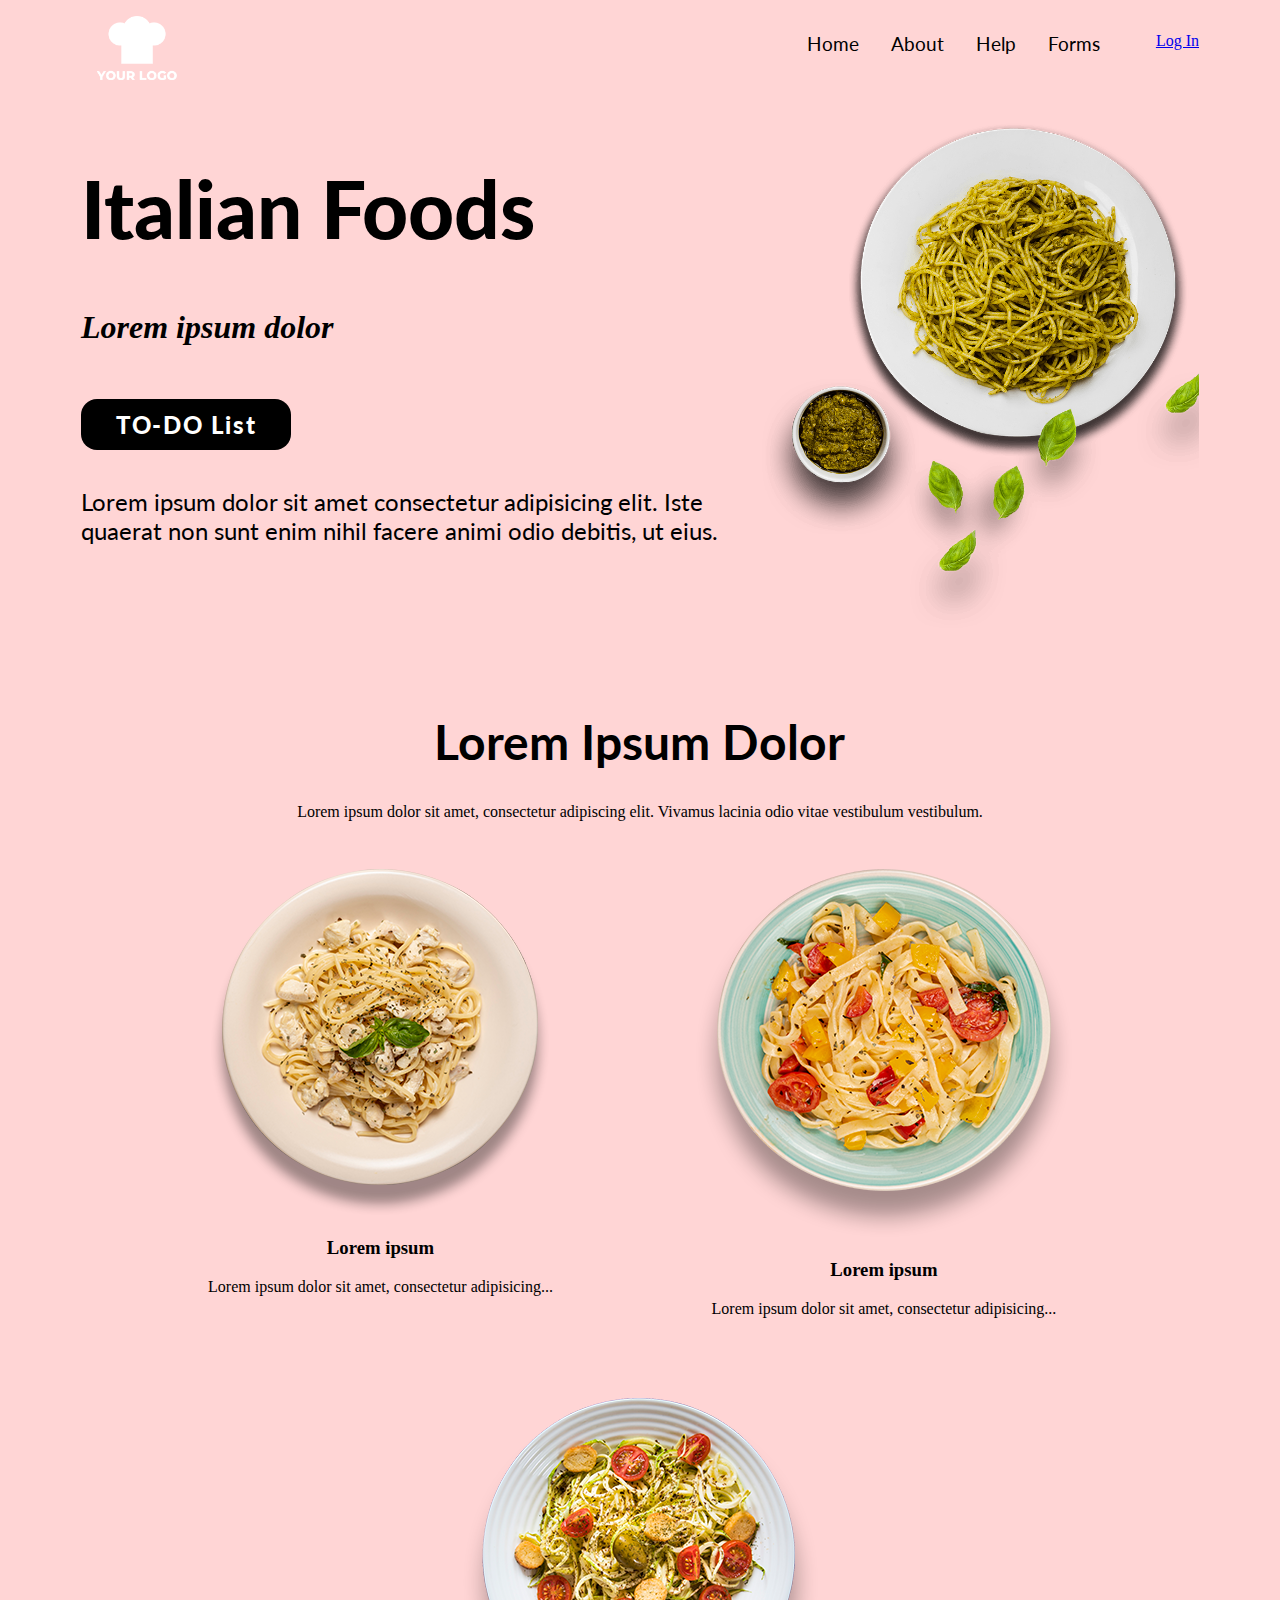
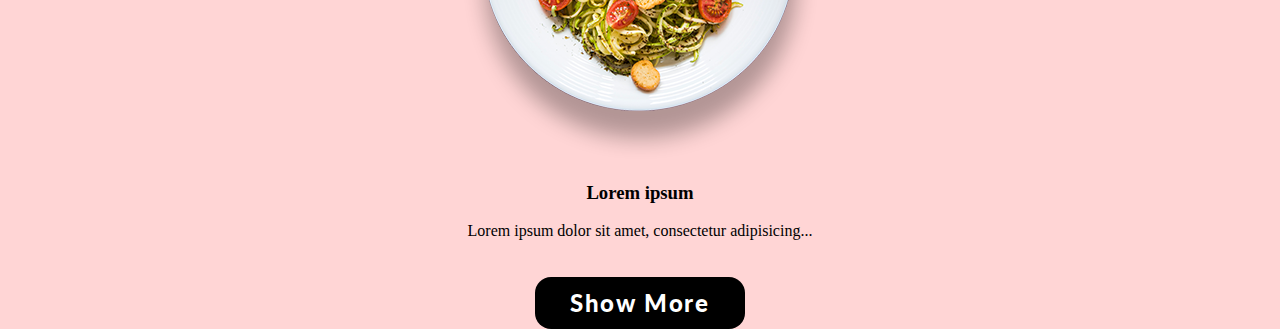
==== index.html @ 6e580bee "Update index.html" ====
<!DOCTYPE html>
<html lang="en">
  <head>
    <meta charset="UTF-8" />
    <meta http-equiv="X-UA-Compatible" content="IE=edge" />
    <meta name="viewport" content="width=device-width, initial-scale=1.0" />
    <title>Design</title>
    <link
      href="https://fonts.googleapis.com/css2?family=Lato:ital,wght@1,300;1,900&display=swap"
      rel="stylesheet"
    /> <link
    href="https://cdn.jsdelivr.net/npm/bootstrap@5.2.2/dist/css/bootstrap.min.css"
    rel="stylesheet"
    integrity="sha384-Zenh87qX5JnK2Jl0vWa8Ck2rdkQ2Bzep5IDxbcnCeuOxjzrPF/et3URy9Bv1WTRi"
    crossorigin="anonymous"
  />
    <link rel="stylesheet" href="index.css" />
  </head>
  <body>
    <header>
      <div class="max_width">
        <div class="navbar">
        <nav class="navbar_align">
          <ul>
            <li><a href="">Home</a></li>
            <li><a href="#">About</a></li>
            <li><a href="#">Help</a></li>
            <li><a href="#">Forms</a></li>
          </ul>
        
        </nav>
        <div class="login">
          <ul>
            <li><a class="btn btn-outline-info" href="Pages/login.html" role="button">Log In</a></li>
          </ul>
         </div>
        </div>
        <div class="logo_align">
          <img src="Assests/HeaderPhoto/logo.png" alt="Here Is Logo" />
        </div>

        <div class="hero_section">
          <div class="hero_text">
            <h1>Italian Foods</h1>
            <h4>Lorem ipsum dolor</h4>
            <a href="Pages/todo.html">TO-DO List</a>
            <p>
              Lorem ipsum dolor sit amet consectetur adipisicing elit. Iste
              quaerat non sunt enim nihil facere animi odio debitis, ut eius.
            </p>
          </div>
          <div class="hero_image">
            <img
              src="Assests/HeaderPhoto/Hero.png"
              alt="Here Is sMain Pic "
            />
          </div>
        </div>
      </div>
    </header>
    <section class="max_width">
      <div class="section_second">
        <div class="second_main_text">
          <h1>Lorem Ipsum Dolor</h1>
          <p>
            Lorem ipsum dolor sit amet, consectetur adipiscing elit. Vivamus
            lacinia odio vitae vestibulum vestibulum.
          </p>
        </div>
        <div class="second_box">
        <div class="second_box_layout">
          <img
            src="Assests/SectionPhoto/Place Your Image Here (Double Click to Edit)-2.png"
            alt=""
          />
          <h3>Lorem ipsum</h3>
          <p>Lorem ipsum dolor sit amet, consectetur adipisicing...</p>
        </div>
        <div class="second_box_layout">
            <img
              src="Assests/SectionPhoto/Place Your Image Here (Double Click to Edit)-3.png"
              alt=""
            />
            <h3>Lorem ipsum</h3>
            <p>Lorem ipsum dolor sit amet, consectetur adipisicing...</p>
          </div>
          <div class="second_box_layout">
            <img
              src="Assests/SectionPhoto/Place Your Image Here (Double Click to Edit).png"
              alt=""
            />
            <h3>Lorem ipsum</h3>
            <p>Lorem ipsum dolor sit amet, consectetur adipisicing...</p>
          </div>
        </div>
        <div class="show_btn">
            <a href="#">Show More</a>
        </div>
      </div>
    </section>
    <script src="index.js"></script>
  </body>
</html>
---- index.css ----
*{
    box-sizing: border-box;
}
body{
    margin: 0;
    background: #ffd5d5;
}
:root{
    --blue: #1e90ff;
    --white: #ffffff;
    --padd :1rem;
    --cfont: 'Lato', sans-serif;

  }

.max_width{
    max-width: 1600px;
    margin: auto;
    padding: 0 1rem;
}
.navbar{
display: flex;
justify-content: flex-end;
margin-top: 1rem;
height: 10vh;
}

.login ul li {
    list-style-type: none;
}
header nav ul {
    list-style-type: none;
    display: flex;
flex-direction: row;
}
header nav ul li{
    padding: 0px var(--padd);
}
header nav ul a {
color: black;
    text-decoration: none;
    font-size: larger;
    font-family: var(--cfont);
    

}
@media screen and (max-width: 572px) {
    .navbar_align {
        display: none;
    }
     .hero_text{
    padding: 1rem;
   }
    .navbar{
     margin-top: 0;   
    }
  }
 /* End Nav Bar  */


 /* Logo Css Start */

.logo_align{
        position: absolute;
    top: 1rem;
}

.logo_align img{
   width: 5rem;
    height: auto;
    margin: 0 1rem;
}


 /* Logo Css End */

 /* Main Here Css Start */

.hero_section{
    display: flex;
    flex-direction: row;
    justify-content: space-between;
      align-items: center;
    color: black;
    
}

.hero_text{
    margin-bottom: 5rem;
}

.hero_text h1{
    font-size: 5rem;
    font-family: var(--cfont);
    font-weight: 900;
}
.hero_text h4{
    font-size: 2rem;
    font-style: italic;
    margin-bottom: 4rem;
}
.hero_text a{
    text-decoration: none;
    background-color: black;
    color: white;
    font-size: x-large;
    border-radius: 1rem;
    padding: 0.7rem 2.2rem;
    font-family: var(--cfont);
    font-weight: 900;
    letter-spacing:0.1rem;
}
.hero_text a:hover {
    background: white;
    color: black;
}

.hero_text p{
    font-family: var(--cfont);
    margin-top: 3rem;
    max-width: initial;
    font-size: x-large;
}
.hero_image img{
    max-width: 100%;
    height: auto;
}
@media screen and (max-width:795px){
    .hero_section{
       flex-direction: column;
    }
    .hero_image {
       
        transform: translateX(-3%) translateY(16%);
    }
    .hero_text{
        margin-bottom:0 ;
    }
    .logo_align{
        position: absolute;
        top: 1rem;
        width: 7rem;
    }
    .hero_text{
        position: relative;
        top: 2rem;
    }
}

/* hero end */

/* second secition start  */

.second_main_text {
    margin-top: 2rem;
    padding: 0 1rem;
}

.section_second {
    display: flex;
    flex-direction: column;
    min-height: 100vh;
    align-items: center;

    justify-content: space-around;
}
.second_box {
    display: flex;
    flex-wrap: wrap;
    width: 100%;
    flex-direction: row;
    justify-content: space-evenly;

}
.second_main_text h1{
    font-family: var(--cfont);
    font-size: xxx-large;
    text-align: center;
}
.second_box_layout {
    text-align: center;
    margin: 2rem 0;
    padding: 0 1rem;
}
.second_box_layout img   {
max-width: 100%;
}
.show_btn a{
text-decoration: none;
background-color: black;
color: white;
font-size: x-large;
border-radius: 1rem;
padding: 0.7rem 2.2rem;
font-family: var(--cfont);
font-weight: 900;
letter-spacing:0.1rem;
}
.show_btn a:hover{
background-color: white;
border: 1px solid black;
color: black;
}
@media screen and (max-width:308px){
    .hero_text h1{
        font-size: 2em;
    }
    .hero_text a, .show_btn a {
        font-size: initial;
        padding: 0.7rem 1.5rem;
        border-radius: 0;
    }
}

@media screen and (max-width: 1898px) and (min-width: 1600px){
    .max_width{
        max-width:1600px;
    }
}
@media screen and (max-width: 1600px) and (min-width: 1400px){
    .max_width{
        max-width:1400px;
    }
}
@media screen and (max-width: 1400px) and (min-width: 1160px){
    .max_width{
        max-width:1150px;
    }
}
@media screen and (max-width: 1160px) and (min-width: 1000px){
    .max_width{
        max-width:1000px;
    }
}
@media screen and (max-width: 1000px) and (min-width: 806px){
    .max_width{
        max-width:806px;
    }
}
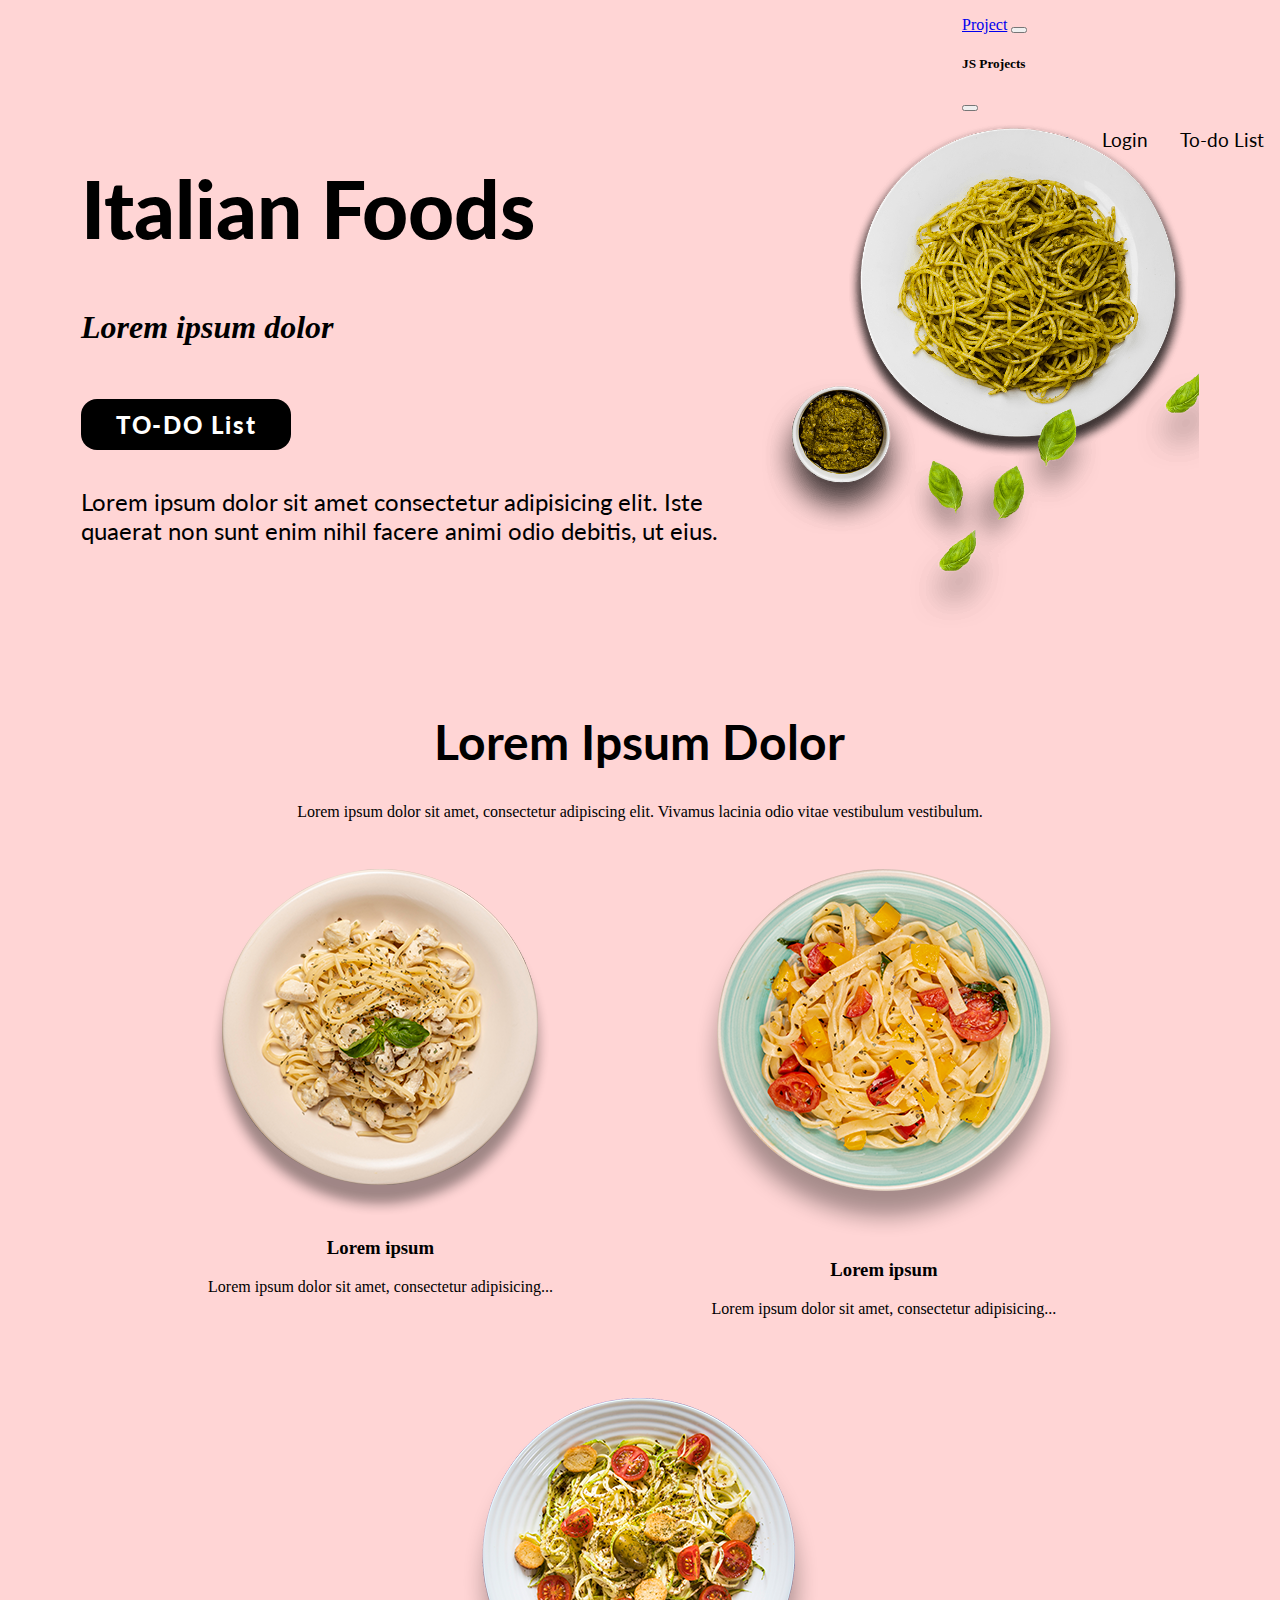
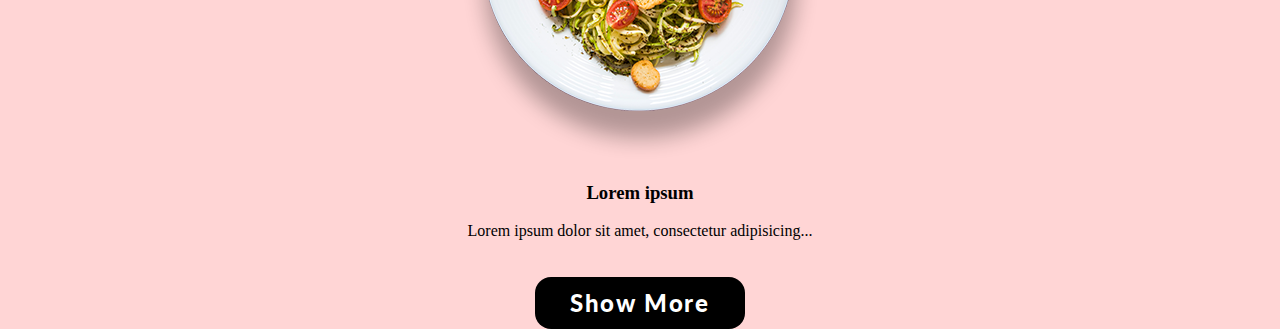
==== commit 954d3465: "Update index.html" ====
--- a/index.html
+++ b/index.html
@@ -18,8 +18,36 @@
   </head>
   <body>
     <header>
+        <nav class="navbar bg-light fixed-top">
+      <div class="container-fluid">
+        <a class="navbar-brand" href="#">Project</a>
+        <button class="navbar-toggler" type="button" data-bs-toggle="offcanvas" data-bs-target="#offcanvasNavbar" aria-controls="offcanvasNavbar">
+          <span class="navbar-toggler-icon"></span>
+        </button>
+        <div class="offcanvas offcanvas-end" tabindex="-1" id="offcanvasNavbar" aria-labelledby="offcanvasNavbarLabel">
+          <div class="offcanvas-header">
+            <h5 class="offcanvas-title" id="offcanvasNavbarLabel">JS Projects</h5>
+            <button type="button" class="btn-close" data-bs-dismiss="offcanvas" aria-label="Close"></button>
+          </div>
+          <div class="offcanvas-body">
+            <ul class="navbar-nav justify-content-end flex-grow-1 pe-3">
+              <li class="nav-item">
+                <a class="nav-link active" aria-current="page" href="#">Home</a>
+              </li>
+              <li class="nav-item">
+                <a class="nav-link" href="#">Login</a>
+              </li>
+              <li class="nav-item">
+                <a class="nav-link" href="#">To-do List</a>
+              </li>
+            </ul>
+        
+          </div>
+        </div>
+      </div>
+    </nav>
       <div class="max_width">
-        <div class="navbar">
+<!--         <div class="navbar">
         <nav class="navbar_align">
           <ul>
             <li><a href="">Home</a></li>
@@ -37,7 +65,9 @@
         </div>
         <div class="logo_align">
           <img src="Assests/HeaderPhoto/logo.png" alt="Here Is Logo" />
-        </div>
+        </div> -->
+   
+  
 
         <div class="hero_section">
           <div class="hero_text">
@@ -99,5 +129,10 @@
       </div>
     </section>
     <script src="index.js"></script>
+    <script
+      src="https://cdn.jsdelivr.net/npm/bootstrap@5.2.3/dist/js/bootstrap.bundle.min.js"
+      integrity="sha384-kenU1KFdBIe4zVF0s0G1M5b4hcpxyD9F7jL+jjXkk+Q2h455rYXK/7HAuoJl+0I4"
+      crossorigin="anonymous"
+    ></script>
   </body>
 </html>
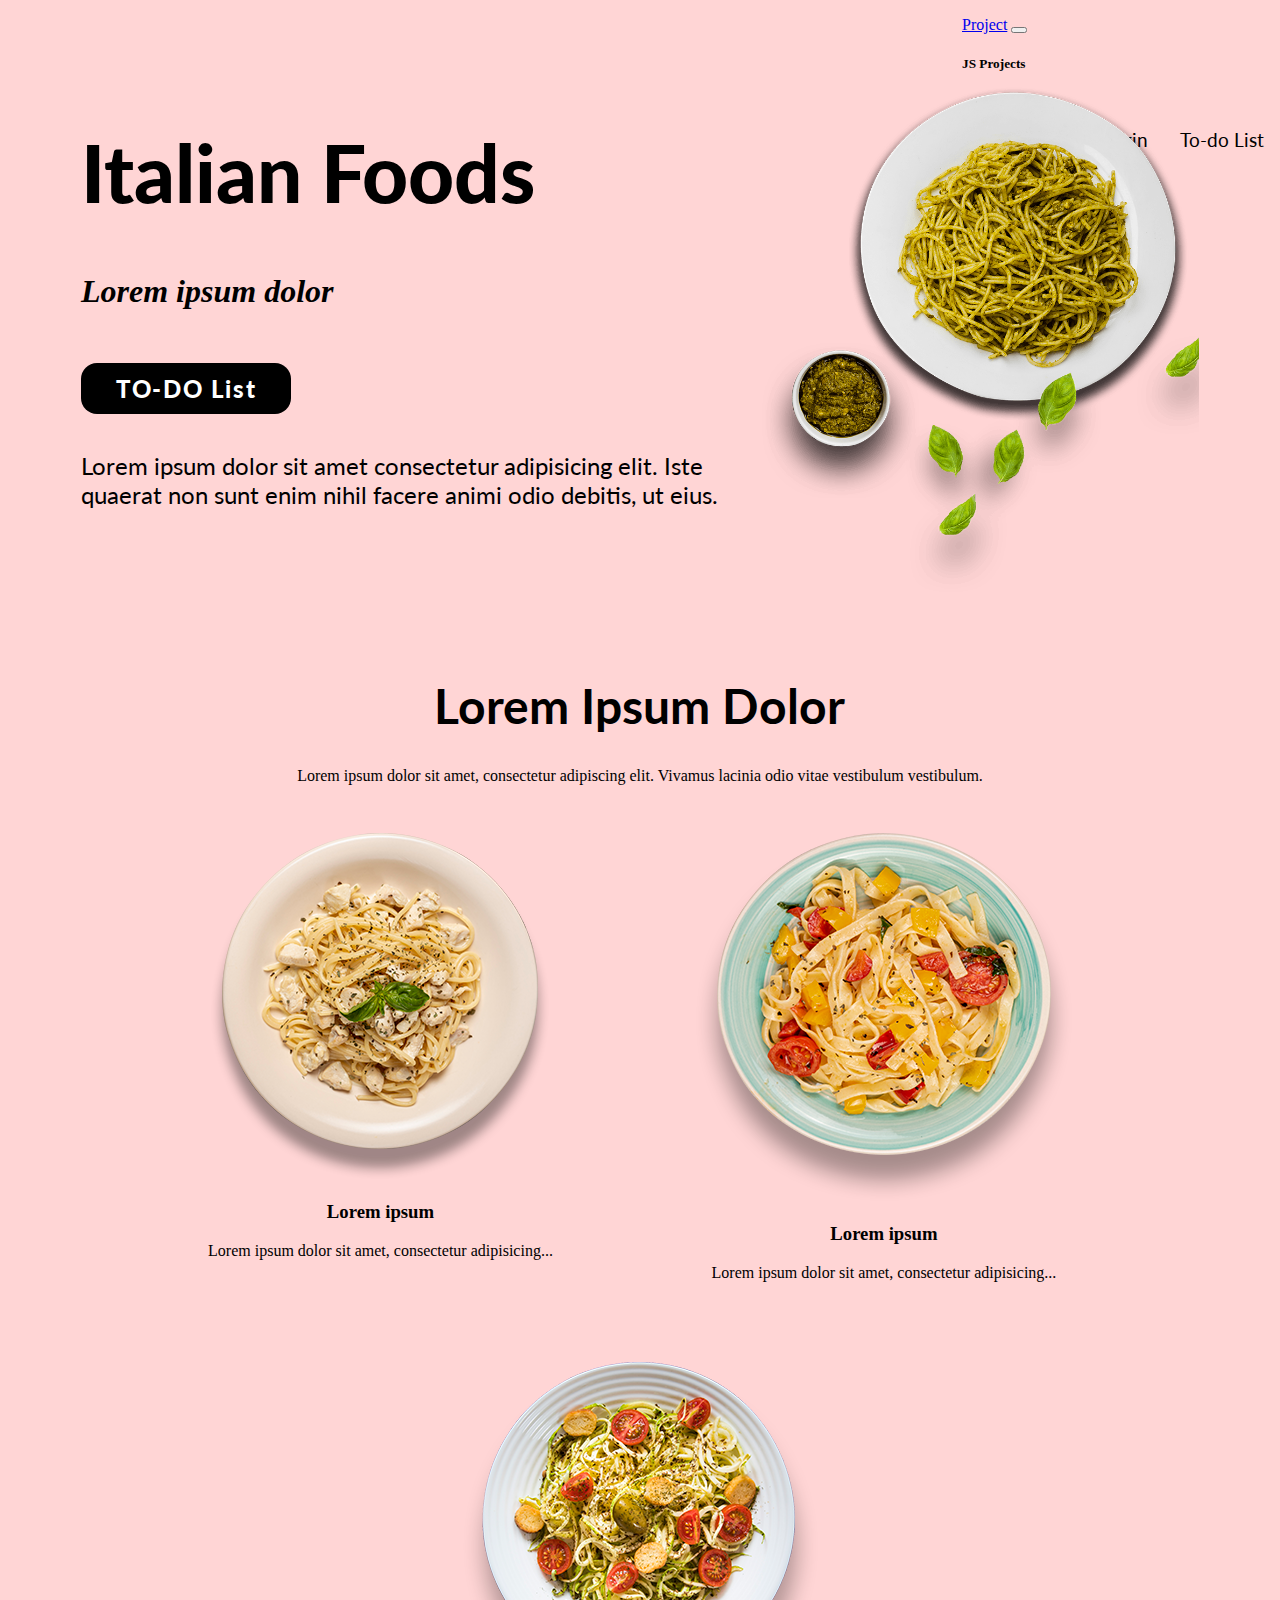
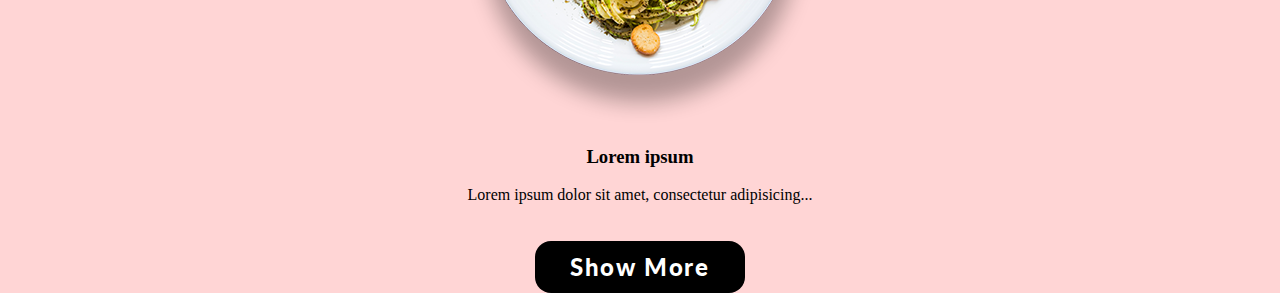
==== commit 8e8f8be1: "Update index.html" ====
--- a/index.html
+++ b/index.html
@@ -18,7 +18,7 @@
   </head>
   <body>
     <header>
-        <nav class="navbar bg-light fixed-top">
+        <nav class="navbar mt-0 bg-light fixed-top" style="height:6vh;">
       <div class="container-fluid">
         <a class="navbar-brand" href="#">Project</a>
         <button class="navbar-toggler" type="button" data-bs-toggle="offcanvas" data-bs-target="#offcanvasNavbar" aria-controls="offcanvasNavbar">
@@ -46,7 +46,7 @@
         </div>
       </div>
     </nav>
-      <div class="max_width">
+      <div class="max_width mt-4">
 <!--         <div class="navbar">
         <nav class="navbar_align">
           <ul>
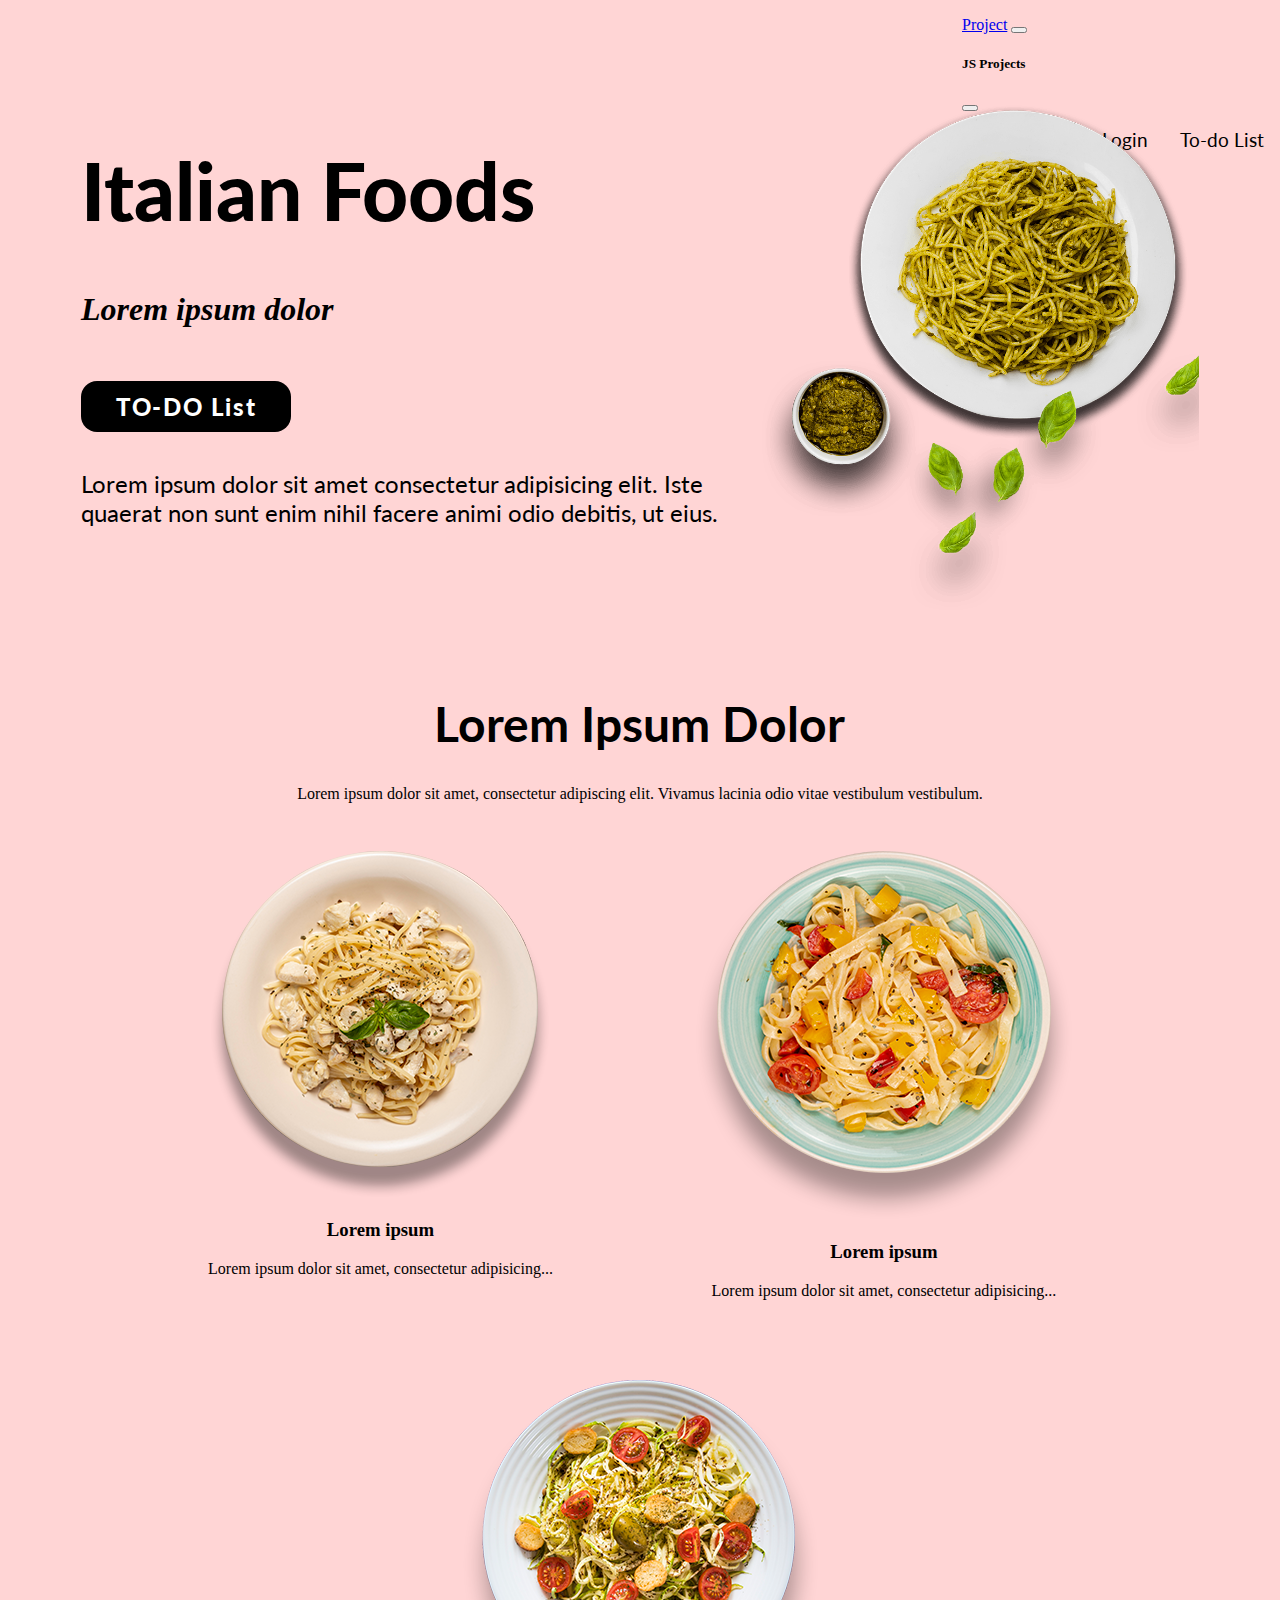
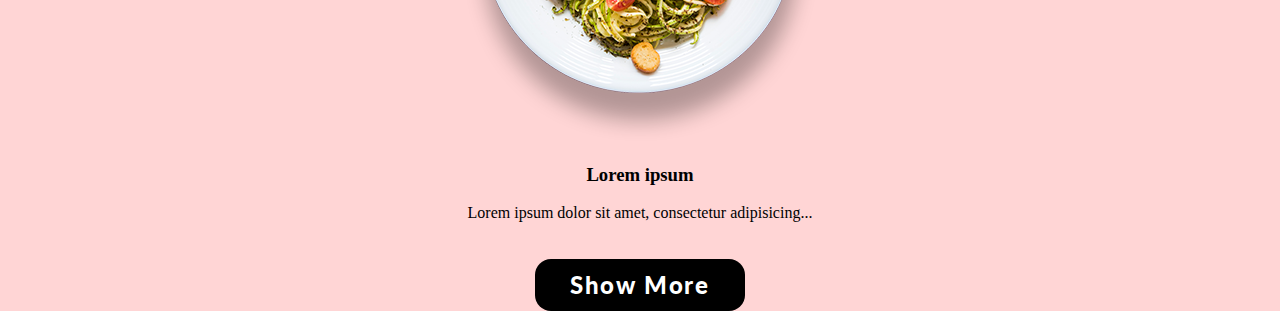
==== commit 451b4d2f: "Update index.html" ====
--- a/index.html
+++ b/index.html
@@ -18,7 +18,7 @@
   </head>
   <body>
     <header>
-        <nav class="navbar mt-0 bg-light fixed-top" style="height:6vh;">
+        <nav class="navbar mt-0 bg-light fixed-top" style="height:8vh;">
       <div class="container-fluid">
         <a class="navbar-brand" href="#">Project</a>
         <button class="navbar-toggler" type="button" data-bs-toggle="offcanvas" data-bs-target="#offcanvasNavbar" aria-controls="offcanvasNavbar">
@@ -46,7 +46,7 @@
         </div>
       </div>
     </nav>
-      <div class="max_width mt-4">
+      <div class="max_width mt-5">
 <!--         <div class="navbar">
         <nav class="navbar_align">
           <ul>
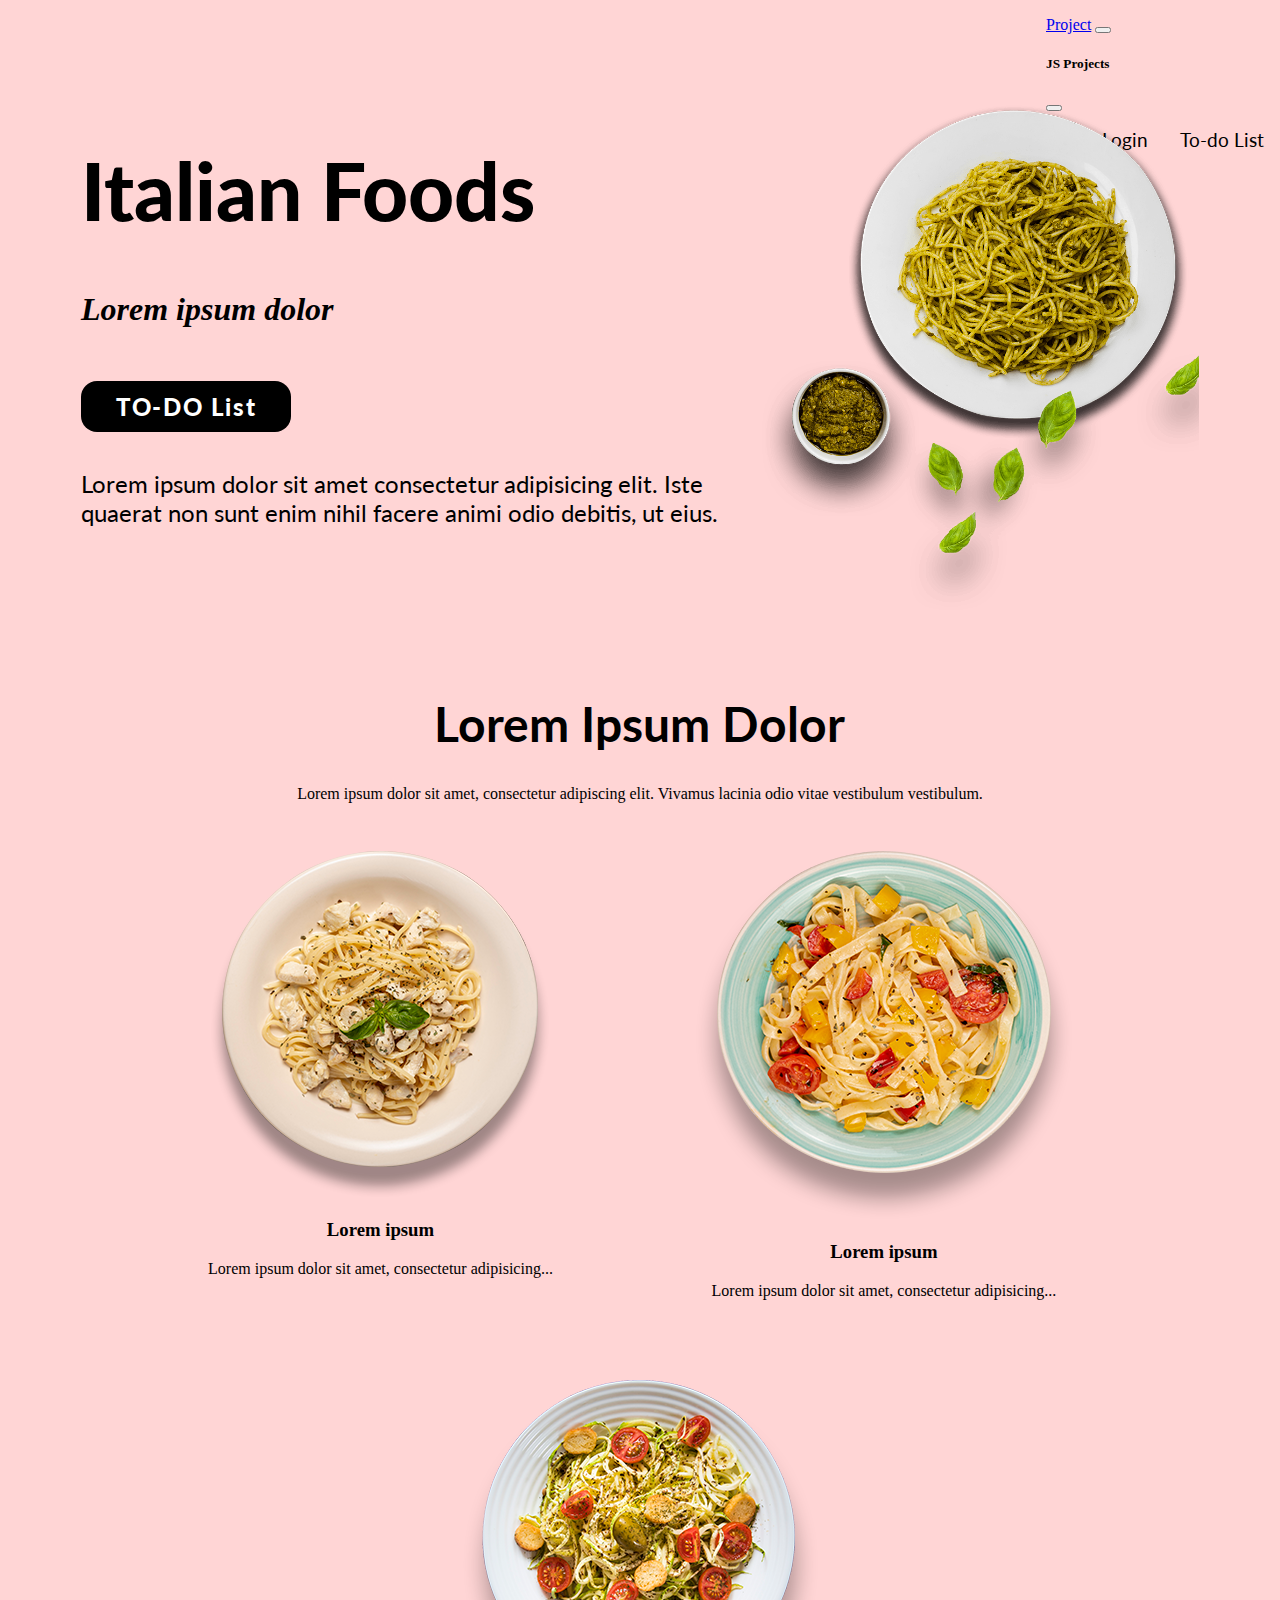
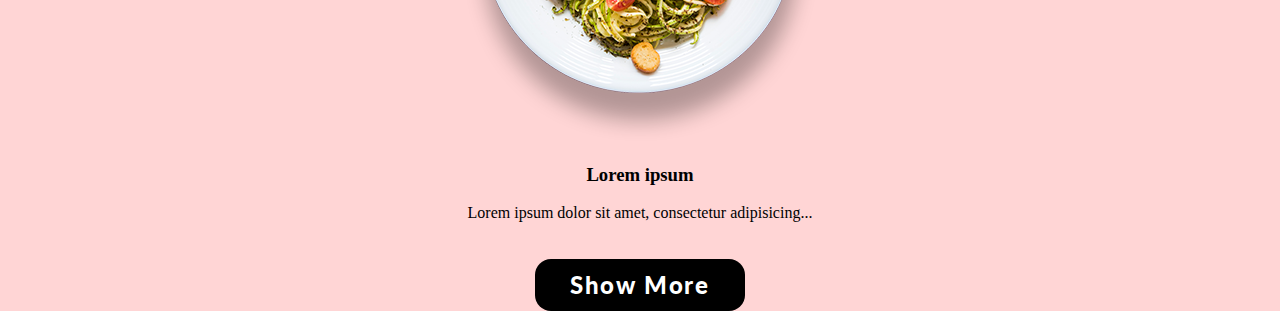
==== commit 25b08de0: "Update index.html" ====
--- a/index.html
+++ b/index.html
@@ -32,13 +32,10 @@
           <div class="offcanvas-body">
             <ul class="navbar-nav justify-content-end flex-grow-1 pe-3">
               <li class="nav-item">
-                <a class="nav-link active" aria-current="page" href="#">Home</a>
+                <a class="nav-link" href="Pages/login.html">Login</a>
               </li>
               <li class="nav-item">
-                <a class="nav-link" href="#">Login</a>
-              </li>
-              <li class="nav-item">
-                <a class="nav-link" href="#">To-do List</a>
+                <a class="nav-link" href="Pages/todo.html">To-do List</a>
               </li>
             </ul>
         
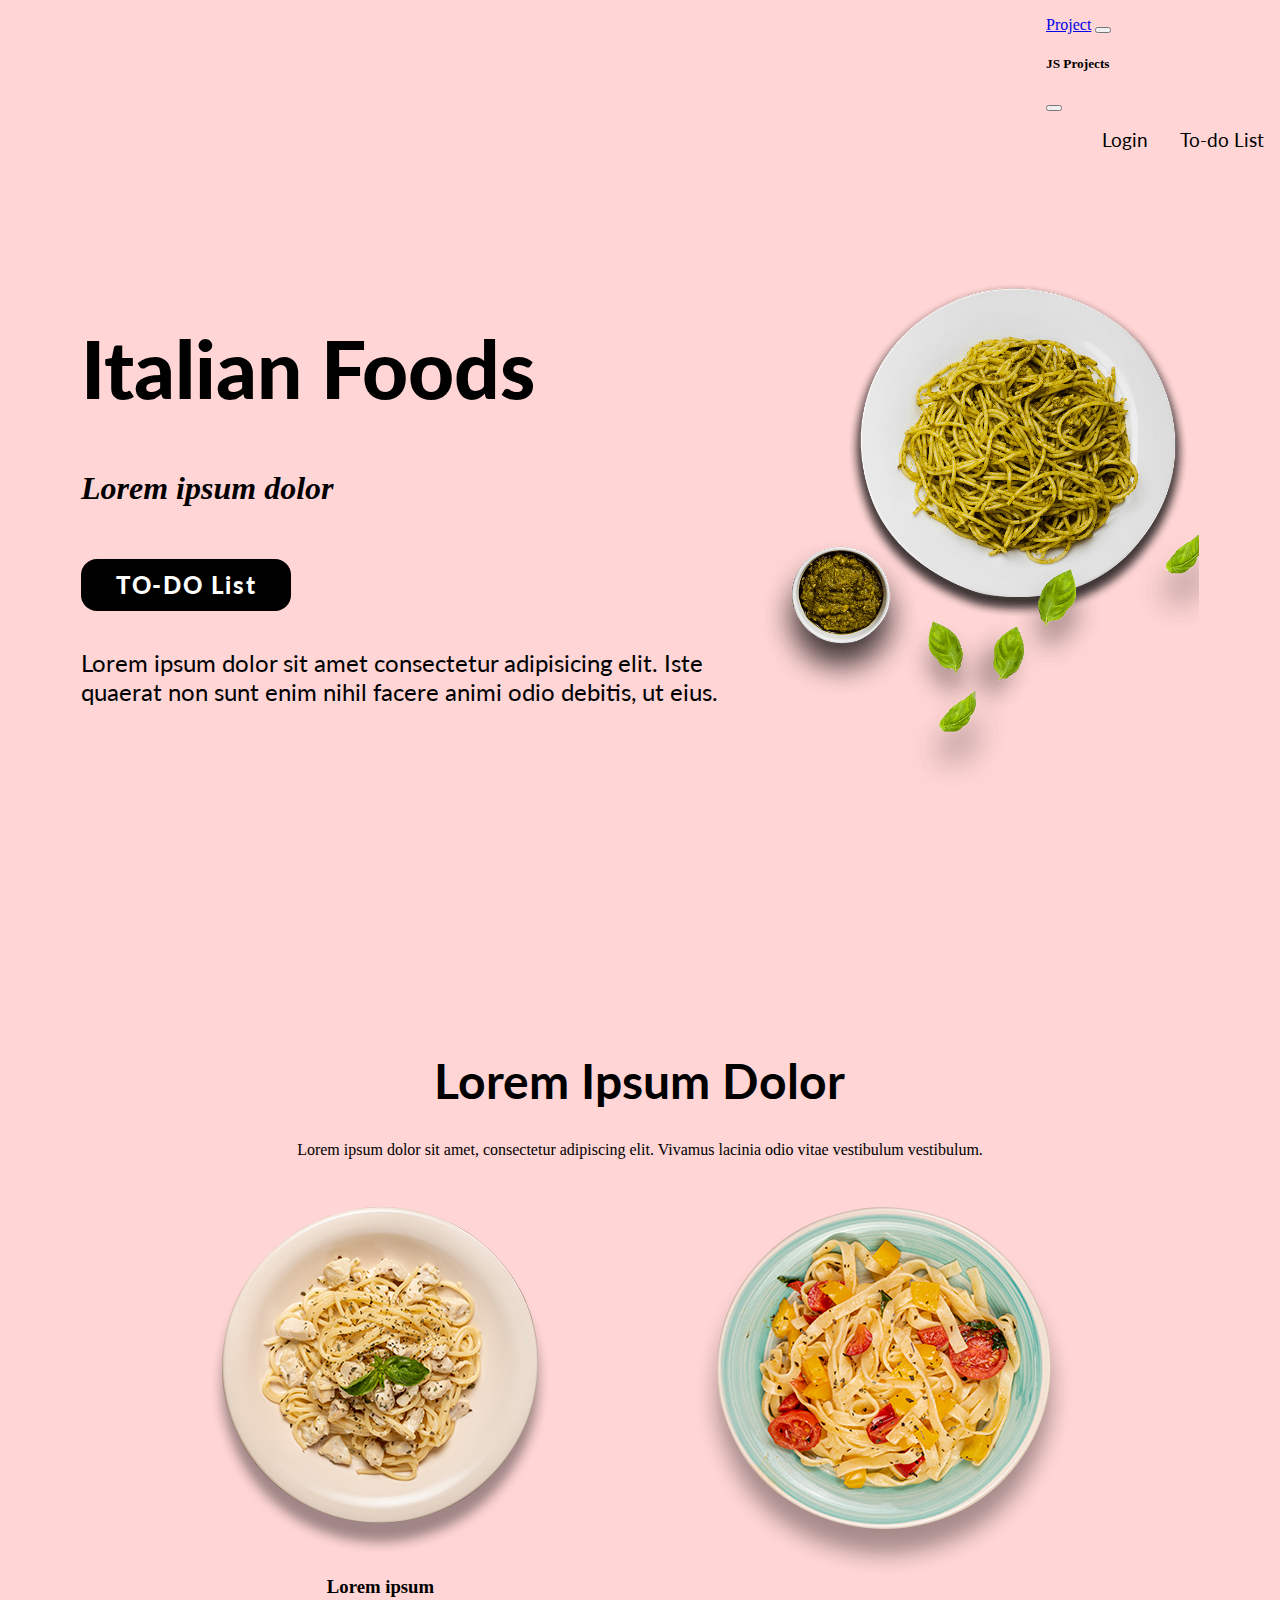
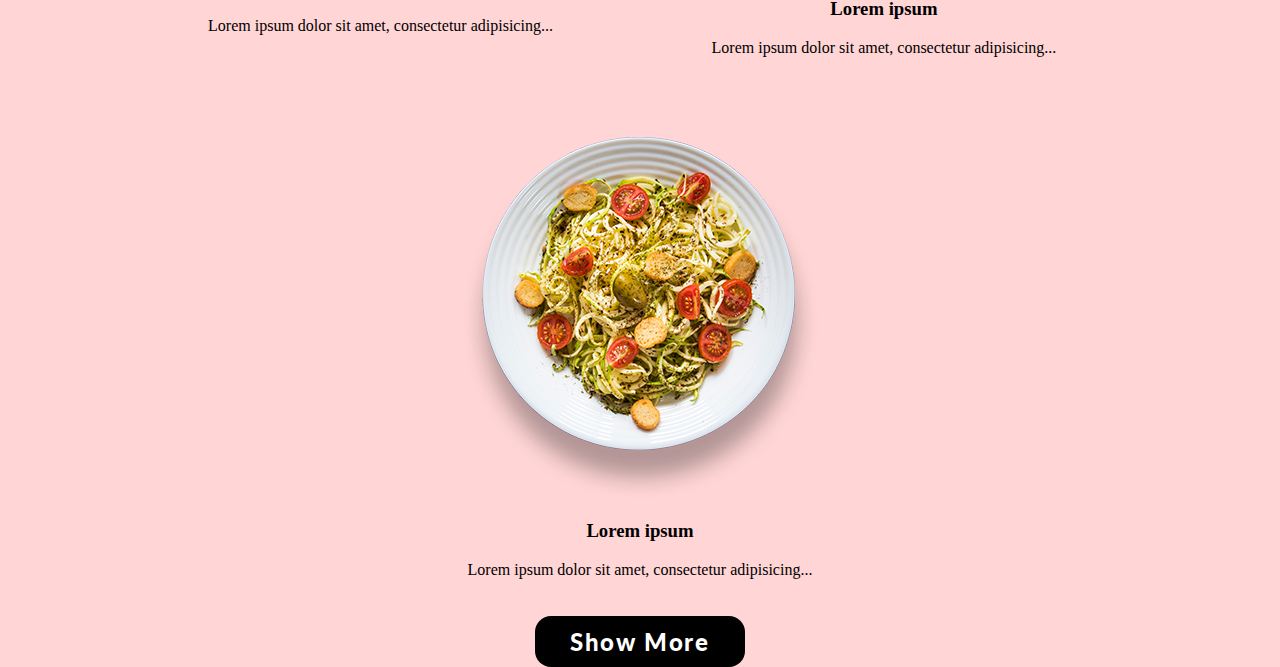
==== commit 7ffbb763: "Update index.html" ====
--- a/index.html
+++ b/index.html
@@ -66,7 +66,7 @@
    
   
 
-        <div class="hero_section">
+        <div class="hero_section" style="min-height:100vh;">
           <div class="hero_text">
             <h1>Italian Foods</h1>
             <h4>Lorem ipsum dolor</h4>
@@ -85,7 +85,7 @@
         </div>
       </div>
     </header>
-    <section class="max_width">
+    <section class="max_width mt-5">
       <div class="section_second">
         <div class="second_main_text">
           <h1>Lorem Ipsum Dolor</h1>
